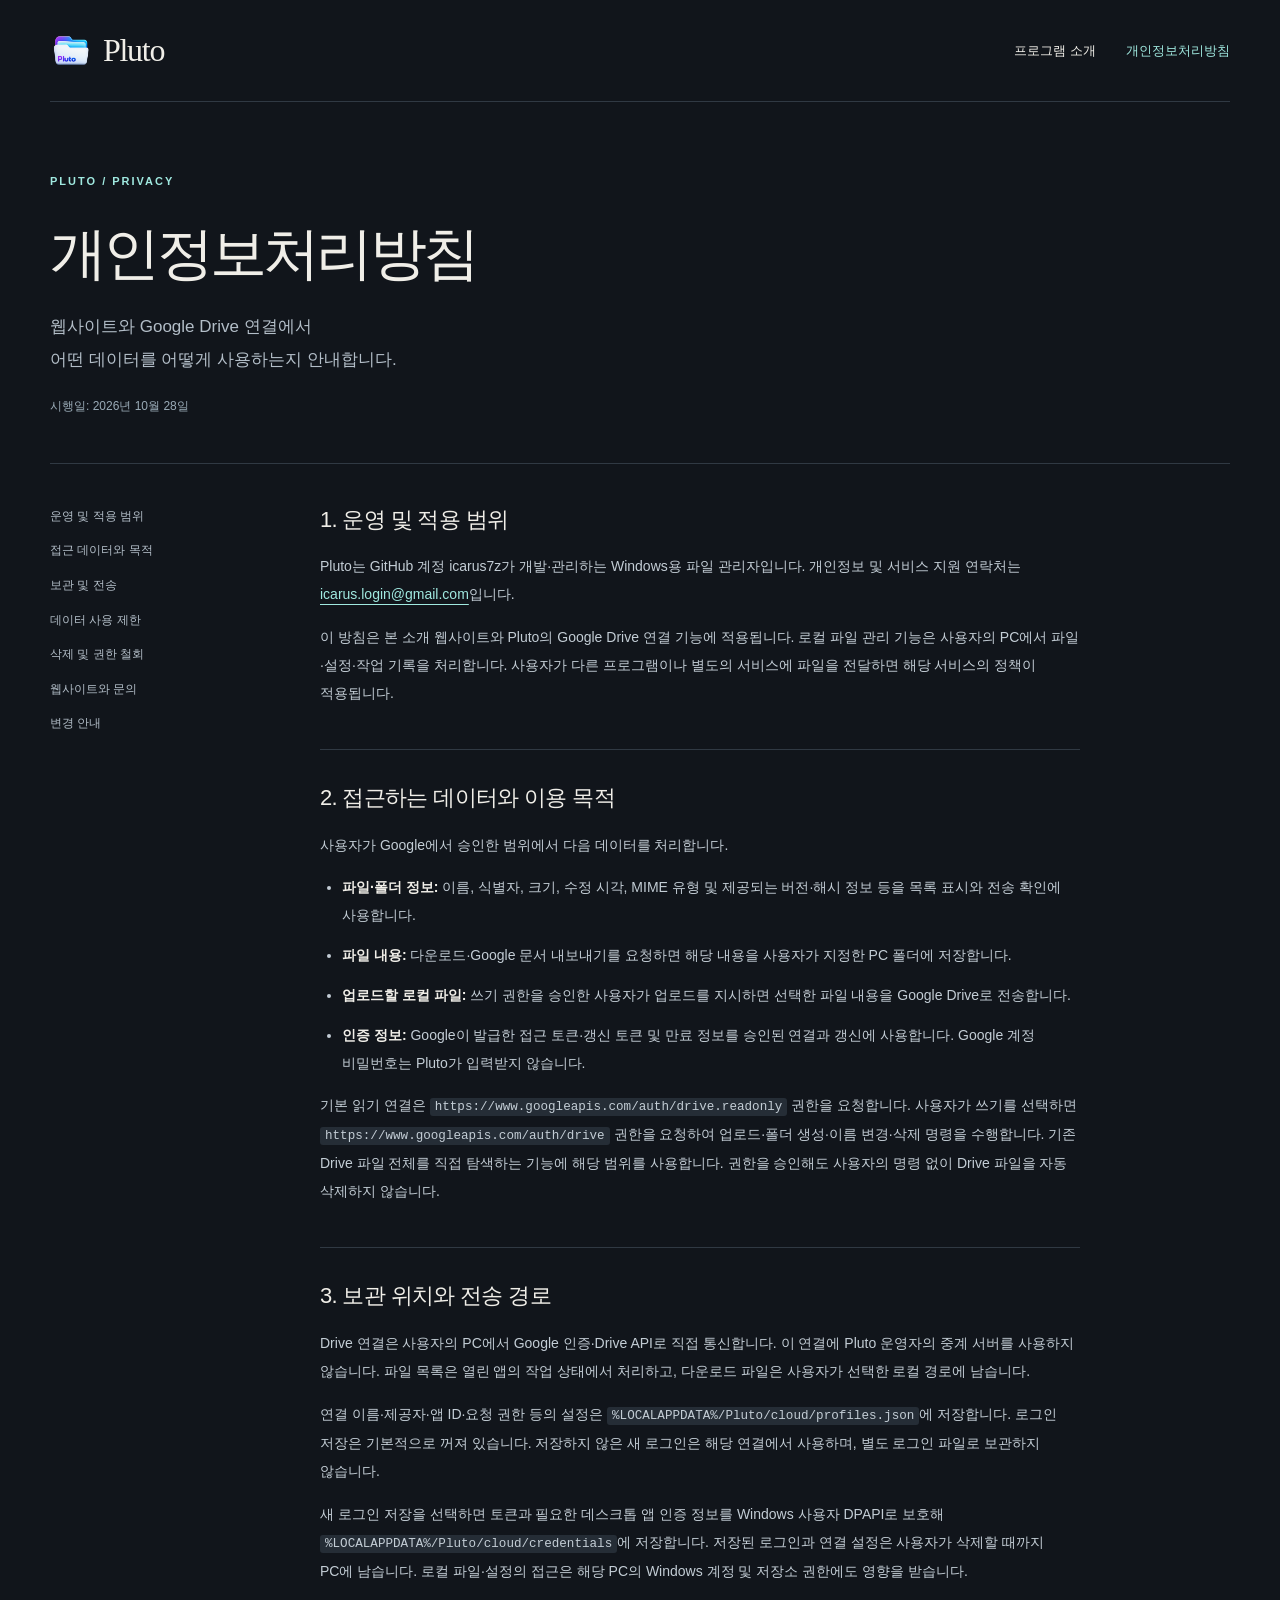
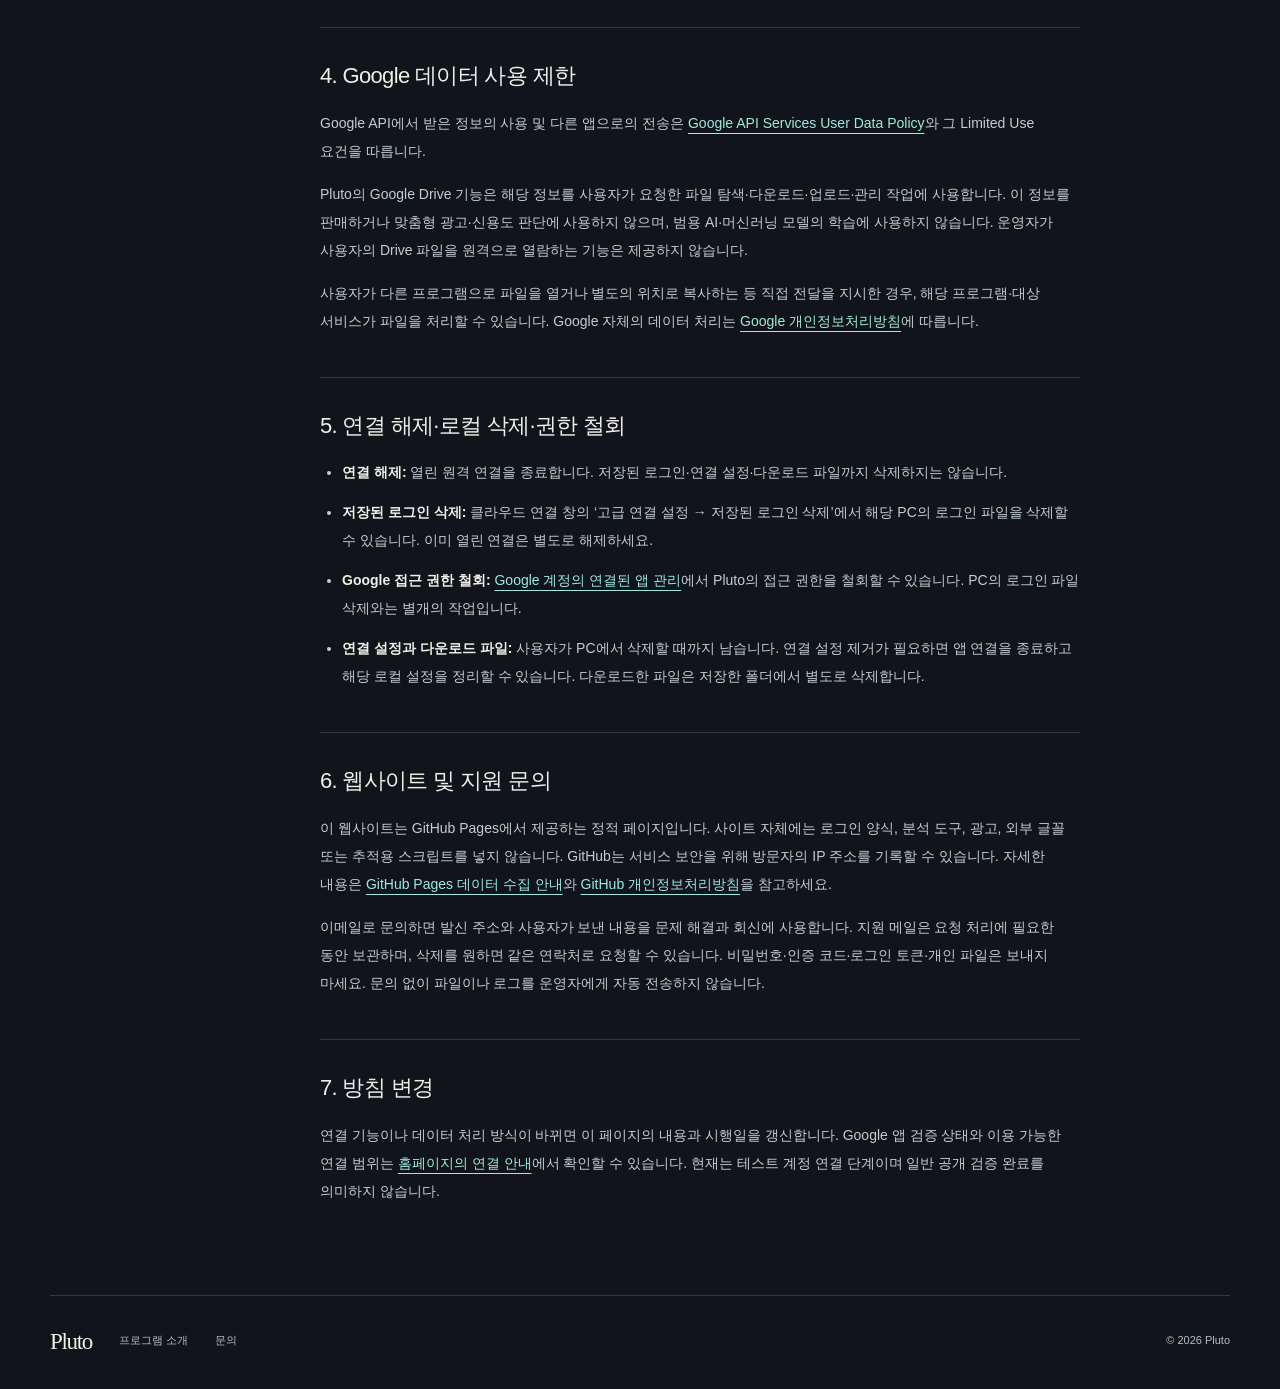
==== privacy.html @ 583eede4 "Publish Pluto introduction and Google Drive privacy policy" ====
<!doctype html>
<html lang="ko">
<head>
  <meta charset="utf-8">
  <meta name="viewport" content="width=device-width, initial-scale=1">
  <meta name="description" content="Pluto 웹사이트와 Google Drive 연결의 데이터 접근, 보관, 전송 및 삭제에 관한 안내입니다.">
  <meta name="theme-color" content="#11151b">
  <meta http-equiv="Content-Security-Policy" content="default-src 'none'; style-src 'self'; img-src 'self'; font-src 'self'; base-uri 'none'; form-action 'none'">
  <title>개인정보처리방침 — Pluto</title>
  <link rel="canonical" href="https://icarus7z.github.io/privacy.html">
  <link rel="icon" href="assets/pluto.ico">
  <link rel="stylesheet" href="styles.css">
</head>
<body>
  <a class="skip-link" href="#main">본문으로 건너뛰기</a>
  <header class="site-header wrap"><a class="brand" href="./" aria-label="Pluto 홈"><img src="assets/pluto.png" width="42" height="42" alt=""><span>Pluto</span></a><nav aria-label="주 메뉴"><a href="./">프로그램 소개</a><a href="privacy.html" aria-current="page">개인정보처리방침</a></nav></header>
  <main id="main" class="policy wrap">
    <header class="policy-heading"><p class="eyebrow">PLUTO / PRIVACY</p><h1>개인정보처리방침</h1><p class="lead">웹사이트와 Google Drive 연결에서<br>어떤 데이터를 어떻게 사용하는지 안내합니다.</p><p class="policy-date">시행일: 2026년 10월 28일</p></header>
    <div class="policy-layout">
      <nav class="policy-toc" aria-label="방침 목차"><a href="#operator">운영 및 적용 범위</a><a href="#access">접근 데이터와 목적</a><a href="#storage">보관 및 전송</a><a href="#limited-use">데이터 사용 제한</a><a href="#remove">삭제 및 권한 철회</a><a href="#website">웹사이트와 문의</a><a href="#changes">변경 안내</a></nav>
      <div class="policy-content">
        <section id="operator"><h2>1. 운영 및 적용 범위</h2><p>Pluto는 GitHub 계정 icarus7z가 개발·관리하는 Windows용 파일 관리자입니다. 개인정보 및 서비스 지원 연락처는 <a href="mailto:icarus.login@gmail.com">icarus.login@gmail.com</a>입니다.</p><p>이 방침은 본 소개 웹사이트와 Pluto의 Google Drive 연결 기능에 적용됩니다. 로컬 파일 관리 기능은 사용자의 PC에서 파일·설정·작업 기록을 처리합니다. 사용자가 다른 프로그램이나 별도의 서비스에 파일을 전달하면 해당 서비스의 정책이 적용됩니다.</p></section>
        <section id="access"><h2>2. 접근하는 데이터와 이용 목적</h2><p>사용자가 Google에서 승인한 범위에서 다음 데이터를 처리합니다.</p><ul><li><strong>파일·폴더 정보:</strong> 이름, 식별자, 크기, 수정 시각, MIME 유형 및 제공되는 버전·해시 정보 등을 목록 표시와 전송 확인에 사용합니다.</li><li><strong>파일 내용:</strong> 다운로드·Google 문서 내보내기를 요청하면 해당 내용을 사용자가 지정한 PC 폴더에 저장합니다.</li><li><strong>업로드할 로컬 파일:</strong> 쓰기 권한을 승인한 사용자가 업로드를 지시하면 선택한 파일 내용을 Google Drive로 전송합니다.</li><li><strong>인증 정보:</strong> Google이 발급한 접근 토큰·갱신 토큰 및 만료 정보를 승인된 연결과 갱신에 사용합니다. Google 계정 비밀번호는 Pluto가 입력받지 않습니다.</li></ul><p>기본 읽기 연결은 <code>https://www.googleapis.com/auth/drive.readonly</code> 권한을 요청합니다. 사용자가 쓰기를 선택하면 <code>https://www.googleapis.com/auth/drive</code> 권한을 요청하여 업로드·폴더 생성·이름 변경·삭제 명령을 수행합니다. 기존 Drive 파일 전체를 직접 탐색하는 기능에 해당 범위를 사용합니다. 권한을 승인해도 사용자의 명령 없이 Drive 파일을 자동 삭제하지 않습니다.</p></section>
        <section id="storage"><h2>3. 보관 위치와 전송 경로</h2><p>Drive 연결은 사용자의 PC에서 Google 인증·Drive API로 직접 통신합니다. 이 연결에 Pluto 운영자의 중계 서버를 사용하지 않습니다. 파일 목록은 열린 앱의 작업 상태에서 처리하고, 다운로드 파일은 사용자가 선택한 로컬 경로에 남습니다.</p><p>연결 이름·제공자·앱 ID·요청 권한 등의 설정은 <code>%LOCALAPPDATA%/Pluto/cloud/profiles.json</code>에 저장합니다. 로그인 저장은 기본적으로 꺼져 있습니다. 저장하지 않은 새 로그인은 해당 연결에서 사용하며, 별도 로그인 파일로 보관하지 않습니다.</p><p>새 로그인 저장을 선택하면 토큰과 필요한 데스크톱 앱 인증 정보를 Windows 사용자 DPAPI로 보호해 <code>%LOCALAPPDATA%/Pluto/cloud/credentials</code>에 저장합니다. 저장된 로그인과 연결 설정은 사용자가 삭제할 때까지 PC에 남습니다. 로컬 파일·설정의 접근은 해당 PC의 Windows 계정 및 저장소 권한에도 영향을 받습니다.</p></section>
        <section id="limited-use"><h2>4. Google 데이터 사용 제한</h2><p>Google API에서 받은 정보의 사용 및 다른 앱으로의 전송은 <a href="https://developers.google.com/terms/api-services-user-data-policy">Google API Services User Data Policy</a>와 그 Limited Use 요건을 따릅니다.</p><p>Pluto의 Google Drive 기능은 해당 정보를 사용자가 요청한 파일 탐색·다운로드·업로드·관리 작업에 사용합니다. 이 정보를 판매하거나 맞춤형 광고·신용도 판단에 사용하지 않으며, 범용 AI·머신러닝 모델의 학습에 사용하지 않습니다. 운영자가 사용자의 Drive 파일을 원격으로 열람하는 기능은 제공하지 않습니다.</p><p>사용자가 다른 프로그램으로 파일을 열거나 별도의 위치로 복사하는 등 직접 전달을 지시한 경우, 해당 프로그램·대상 서비스가 파일을 처리할 수 있습니다. Google 자체의 데이터 처리는 <a href="https://policies.google.com/privacy">Google 개인정보처리방침</a>에 따릅니다.</p></section>
        <section id="remove"><h2>5. 연결 해제·로컬 삭제·권한 철회</h2><ul><li><strong>연결 해제:</strong> 열린 원격 연결을 종료합니다. 저장된 로그인·연결 설정·다운로드 파일까지 삭제하지는 않습니다.</li><li><strong>저장된 로그인 삭제:</strong> 클라우드 연결 창의 ‘고급 연결 설정 → 저장된 로그인 삭제’에서 해당 PC의 로그인 파일을 삭제할 수 있습니다. 이미 열린 연결은 별도로 해제하세요.</li><li><strong>Google 접근 권한 철회:</strong> <a href="https://myaccount.google.com/connections">Google 계정의 연결된 앱 관리</a>에서 Pluto의 접근 권한을 철회할 수 있습니다. PC의 로그인 파일 삭제와는 별개의 작업입니다.</li><li><strong>연결 설정과 다운로드 파일:</strong> 사용자가 PC에서 삭제할 때까지 남습니다. 연결 설정 제거가 필요하면 앱 연결을 종료하고 해당 로컬 설정을 정리할 수 있습니다. 다운로드한 파일은 저장한 폴더에서 별도로 삭제합니다.</li></ul></section>
        <section id="website"><h2>6. 웹사이트 및 지원 문의</h2><p>이 웹사이트는 GitHub Pages에서 제공하는 정적 페이지입니다. 사이트 자체에는 로그인 양식, 분석 도구, 광고, 외부 글꼴 또는 추적용 스크립트를 넣지 않습니다. GitHub는 서비스 보안을 위해 방문자의 IP 주소를 기록할 수 있습니다. 자세한 내용은 <a href="https://docs.github.com/en/pages/getting-started-with-github-pages/what-is-github-pages#data-collection">GitHub Pages 데이터 수집 안내</a>와 <a href="https://docs.github.com/en/site-policy/privacy-policies/github-general-privacy-statement">GitHub 개인정보처리방침</a>을 참고하세요.</p><p>이메일로 문의하면 발신 주소와 사용자가 보낸 내용을 문제 해결과 회신에 사용합니다. 지원 메일은 요청 처리에 필요한 동안 보관하며, 삭제를 원하면 같은 연락처로 요청할 수 있습니다. 비밀번호·인증 코드·로그인 토큰·개인 파일은 보내지 마세요. 문의 없이 파일이나 로그를 운영자에게 자동 전송하지 않습니다.</p></section>
        <section id="changes"><h2>7. 방침 변경</h2><p>연결 기능이나 데이터 처리 방식이 바뀌면 이 페이지의 내용과 시행일을 갱신합니다. Google 앱 검증 상태와 이용 가능한 연결 범위는 <a href="./#cloud">홈페이지의 연결 안내</a>에서 확인할 수 있습니다. 현재는 테스트 계정 연결 단계이며 일반 공개 검증 완료를 의미하지 않습니다.</p></section>
      </div>
    </div>
  </main>
  <footer class="site-footer wrap"><span class="footer-brand">Pluto</span><a href="./">프로그램 소개</a><a href="mailto:icarus.login@gmail.com">문의</a><span>© 2026 Pluto</span></footer>
</body>
</html>
---- styles.css ----
:root{color-scheme:dark;--bg:#11151b;--panel:#191f27;--line:#303943;--text:#f0eee8;--muted:#b3bec8;--accent:#a0e9e0;--max:1180px;font-family:"Malgun Gothic","Apple SD Gothic Neo",sans-serif;font-size:15px;line-height:1.8}
*{box-sizing:border-box}html{scroll-behavior:smooth;scroll-padding-top:32px}body{margin:0;background:var(--bg);color:var(--text)}a{color:inherit;text-underline-offset:5px}a:hover{color:var(--accent)}a:focus-visible{outline:2px solid var(--accent);outline-offset:6px}img{max-width:100%;height:auto}h1,h2,h3,p,figure{margin:0}h1,h2,h3{line-height:1.3;word-break:keep-all}h1{font-size:clamp(44px,5.7vw,76px);font-weight:500;letter-spacing:-.065em}h2{font-size:clamp(30px,3.3vw,42px);font-weight:500;letter-spacing:-.05em}h3{font-size:18px;font-weight:600}.wrap{width:min(var(--max),calc(100% - 80px));margin-inline:auto}.skip-link{position:absolute;top:-100px;left:20px;padding:12px 20px;z-index:5;background:var(--accent);color:var(--bg)}.skip-link:focus{top:12px}.site-header{min-height:102px;display:flex;align-items:center;justify-content:space-between;gap:24px;border-bottom:1px solid var(--line)}.brand{display:flex;align-items:center;gap:11px;text-decoration:none}.brand span,.footer-brand{font-family:Georgia,"Times New Roman",serif;font-size:32px;letter-spacing:-1.3px}.brand img{object-fit:contain}.site-header nav{display:flex;gap:30px;font-size:13px}.site-header nav a{text-decoration:none}.site-header nav a[aria-current=page]{color:var(--accent)}.hero{display:grid;grid-template-columns:.95fr 1.15fr;gap:64px;align-items:center;padding-block:98px 106px}.eyebrow{color:var(--accent);font-size:11px;letter-spacing:2px;font-weight:600;margin-bottom:24px}.status-dot{display:inline-block;width:7px;height:7px;margin-right:8px;border-radius:50%;background:var(--accent)}.hero .lead{margin-top:27px}.lead{font-size:17px;line-height:1.95;color:var(--muted);word-break:keep-all}.hero-actions{display:flex;gap:25px;align-items:center;margin-top:34px;flex-wrap:wrap}.button{display:inline-flex;gap:28px;align-items:center;text-decoration:none;padding:12px 19px;border-radius:3px;font-size:13px;font-weight:600;min-height:46px}.primary{background:var(--accent);color:var(--bg)}.primary:hover{background:#c8faf3;color:var(--bg)}.text-link{font-size:13px;text-decoration:none;display:inline-flex;gap:12px;align-items:center}.hero-note{font-size:11px;color:#9da9b4;margin-top:22px}.workspace{margin-top:25px;min-width:0;border:1px solid #3c4856;border-radius:8px;background:#151b23;box-shadow:0 30px 65px #0005;position:relative;transform:rotate(-2deg)}.workspace-top{min-height:40px;padding:9px 13px;display:flex;gap:14px;align-items:center;border-bottom:1px solid var(--line);font-size:11px}.window-dots{font-size:7px;color:#84939f;letter-spacing:2px}.workspace-label{margin-left:auto;color:#84939f;font-size:8px;letter-spacing:1px}.mock-panels{display:grid;grid-template-columns:1fr 1fr;min-height:268px}.mock-pane{min-width:0}.mock-pane+.mock-pane{border-left:1px solid #415260}.mock-tab{height:41px;padding:9px 12px;border-bottom:1px solid var(--line);font-size:12px;display:flex;align-items:center;gap:7px;color:var(--accent)}.folder-mark{display:inline-block;width:12px;height:9px;border:1px solid var(--accent);border-radius:1px;position:relative}.folder-mark:before{content:"";position:absolute;width:5px;height:3px;top:-4px;left:-1px;border:1px solid var(--accent);border-bottom:0;border-radius:1px 1px 0 0}.mock-path{font-size:9px;padding:9px 12px;color:var(--muted);white-space:nowrap}.mock-path span{color:#778997;margin-inline:5px}.mock-head,.mock-row{display:flex;justify-content:space-between;align-items:center;gap:8px;padding:7px 12px;font-size:10px}.mock-head{color:#9baebc;border-block:1px solid #293541;font-size:9px}.mock-row>span{white-space:nowrap}.mock-row>span+span{color:#a2b1bd;font-size:9px}.mock-row.selected{background:#253d4d;color:#dafbf5;border-left:2px solid var(--accent);padding-left:10px}.workspace-bottom{padding:10px 12px;display:flex;justify-content:space-between;gap:8px;border-top:1px solid var(--line);color:#9aabb8;font-size:8px}.workspace figcaption{position:absolute;bottom:-33px;right:0;font-size:10px;color:#99a7b4;transform:rotate(2deg)}.section{padding-block:76px}.features{border-top:1px solid var(--line)}.section-heading{margin-bottom:40px}.feature-grid{display:grid;grid-template-columns:repeat(4,1fr);gap:30px}.feature-grid article{padding-top:20px;border-top:1px solid var(--line)}.feature-number{font-family:Georgia,serif;font-size:22px;color:#8da1af;display:block;margin-bottom:27px}.feature-grid h3{font-size:17px;margin-bottom:14px}.feature-grid p{color:var(--muted);font-size:13px;line-height:1.9;word-break:keep-all}.cloud{background:#181e25;border-block:1px solid var(--line)}.cloud-grid{display:grid;grid-template-columns:1.1fr 1fr;gap:110px}.section-description{margin-block:24px;max-width:410px;font-size:14px;color:var(--muted);word-break:keep-all}.connection-steps ol{padding:0;margin:0;list-style:none}.connection-steps li{display:flex;gap:20px;margin-bottom:25px}.connection-steps li>span{flex-shrink:0;width:30px;height:30px;border:1px solid #60777f;border-radius:50%;color:var(--accent);display:grid;place-items:center;font-size:12px}.connection-steps h3{font-size:15px;margin:2px 0 7px}.connection-steps p{font-size:12px;color:var(--muted);word-break:keep-all}.connection-note{padding-top:20px;border-top:1px solid var(--line)}.notice{margin-top:44px;padding:22px 25px;border-left:2px solid var(--accent);background:#202930;display:flex;gap:28px;align-items:flex-start}.notice-label{flex-shrink:0;font-size:12px;color:var(--accent);padding-top:2px}.notice p{font-size:12px;color:#c0cbd3;line-height:1.9}.contact{display:flex;justify-content:space-between;gap:35px;align-items:center}.contact h2{font-size:32px;margin-bottom:18px}.contact p:not(.eyebrow){font-size:13px;color:var(--muted)}.contact-email{text-decoration:none;font-family:Georgia,serif;font-size:clamp(19px,2.5vw,29px);white-space:nowrap}.contact-email span{font-size:20px;color:var(--accent);margin-left:16px}.site-footer{border-top:1px solid var(--line);display:flex;gap:27px;align-items:center;padding-block:25px 32px;font-size:11px;color:var(--muted)}.site-footer .footer-brand{font-size:23px;color:var(--text)}.site-footer>span:last-child{margin-left:auto}.site-footer a{text-decoration:none}.policy{padding-top:70px;padding-bottom:90px}.policy-heading{padding-bottom:45px;border-bottom:1px solid var(--line)}.policy-heading h1{font-size:clamp(35px,5vw,57px);margin-bottom:20px}.policy-date{color:#9aabb7;font-size:12px;margin-top:20px}.policy-layout{display:grid;grid-template-columns:200px 1fr;gap:70px;margin-top:42px}.policy-toc{display:flex;flex-direction:column;gap:13px;align-self:start;position:sticky;top:30px;font-size:12px}.policy-toc a{text-decoration:none;color:var(--muted)}.policy-content{max-width:760px;min-width:0}.policy-content section+section{margin-top:42px;padding-top:34px;border-top:1px solid var(--line)}.policy-content h2{font-size:22px;margin-bottom:18px;letter-spacing:-.03em}.policy-content p,.policy-content li{font-size:14px;line-height:2;color:#c3cdd5;word-break:keep-all;overflow-wrap:anywhere}.policy-content p+p{margin-top:15px}.policy-content ul{padding-left:22px;margin-block:14px}.policy-content li+li{margin-top:12px}.policy-content strong{color:var(--text);font-weight:600}.policy-content a{color:var(--accent)}code{font-size:.9em;padding:2px 5px;border-radius:3px;background:#252d36;overflow-wrap:anywhere}.not-found{padding-block:100px;min-height:60vh}.not-found h1{margin-bottom:25px}.not-found p{color:var(--muted);margin-bottom:25px}
@media(min-width:1500px){.hero{padding-block:125px 135px}}
@media(max-width:1000px){.hero{gap:30px}.hero-actions{gap:18px}.cloud-grid{gap:50px}.feature-grid{grid-template-columns:repeat(2,1fr);gap:35px}.contact{flex-direction:column;align-items:flex-start}.policy-layout{gap:35px;grid-template-columns:165px 1fr}.mock-row,.mock-head{padding-inline:8px}.mock-row.selected{padding-left:6px}}
@media(max-width:740px){.wrap{width:calc(100% - 40px)}.site-header{min-height:84px;gap:18px;flex-wrap:wrap;padding-block:15px}.brand span{font-size:28px}.brand img{width:34px;height:34px}.site-header nav{gap:17px;font-size:11px}.hero{grid-template-columns:1fr;padding-block:54px 65px;gap:35px}.hero h1{font-size:54px}.hero .lead{font-size:16px}.hero-note{margin-top:18px}.workspace{margin:12px 3px 24px;transform:none}.workspace figcaption{transform:none;font-size:9px;bottom:-27px}.workspace-label{font-size:7px}.mock-panels{min-height:240px}.mock-tab{font-size:11px}.mock-row>span:first-child{font-size:9px}.section{padding-block:50px}.feature-grid{gap:29px 22px}.feature-grid h3{font-size:16px}.feature-grid p{font-size:12px}.feature-number{margin-bottom:18px}.cloud-grid{grid-template-columns:1fr;gap:35px}.notice{flex-direction:column;gap:10px;padding:18px 20px;margin-top:30px}.contact-email{white-space:normal;overflow-wrap:anywhere}.site-footer{gap:15px;flex-wrap:wrap}.site-footer>span:nth-child(2){display:none}.policy{padding-top:45px}.policy-layout{grid-template-columns:1fr;gap:30px}.policy-toc{position:static;display:grid;grid-template-columns:1fr 1fr;gap:10px;border-bottom:1px solid var(--line);padding-bottom:25px}.policy-content h2{font-size:21px}.policy-content p,.policy-content li{font-size:13px}.desktop-break{display:none}}
@media(max-width:390px){.site-header nav{gap:13px;width:100%}.mock-row>span+span{font-size:8px}.workspace-bottom{font-size:7px}.hero h1{font-size:47px}.feature-grid{grid-template-columns:1fr}.site-footer>span:last-child{width:100%;margin-left:0}}
@media(prefers-reduced-motion:reduce){html{scroll-behavior:auto}}
@media print{body{background:#fff;color:#111}.site-header,.site-footer,.policy-toc{display:none}.wrap{width:100%}.policy-layout{display:block}.policy-content p,.policy-content li,.lead{color:#222}a{color:#111!important}code{background:#eee}.policy-content{max-width:none}}
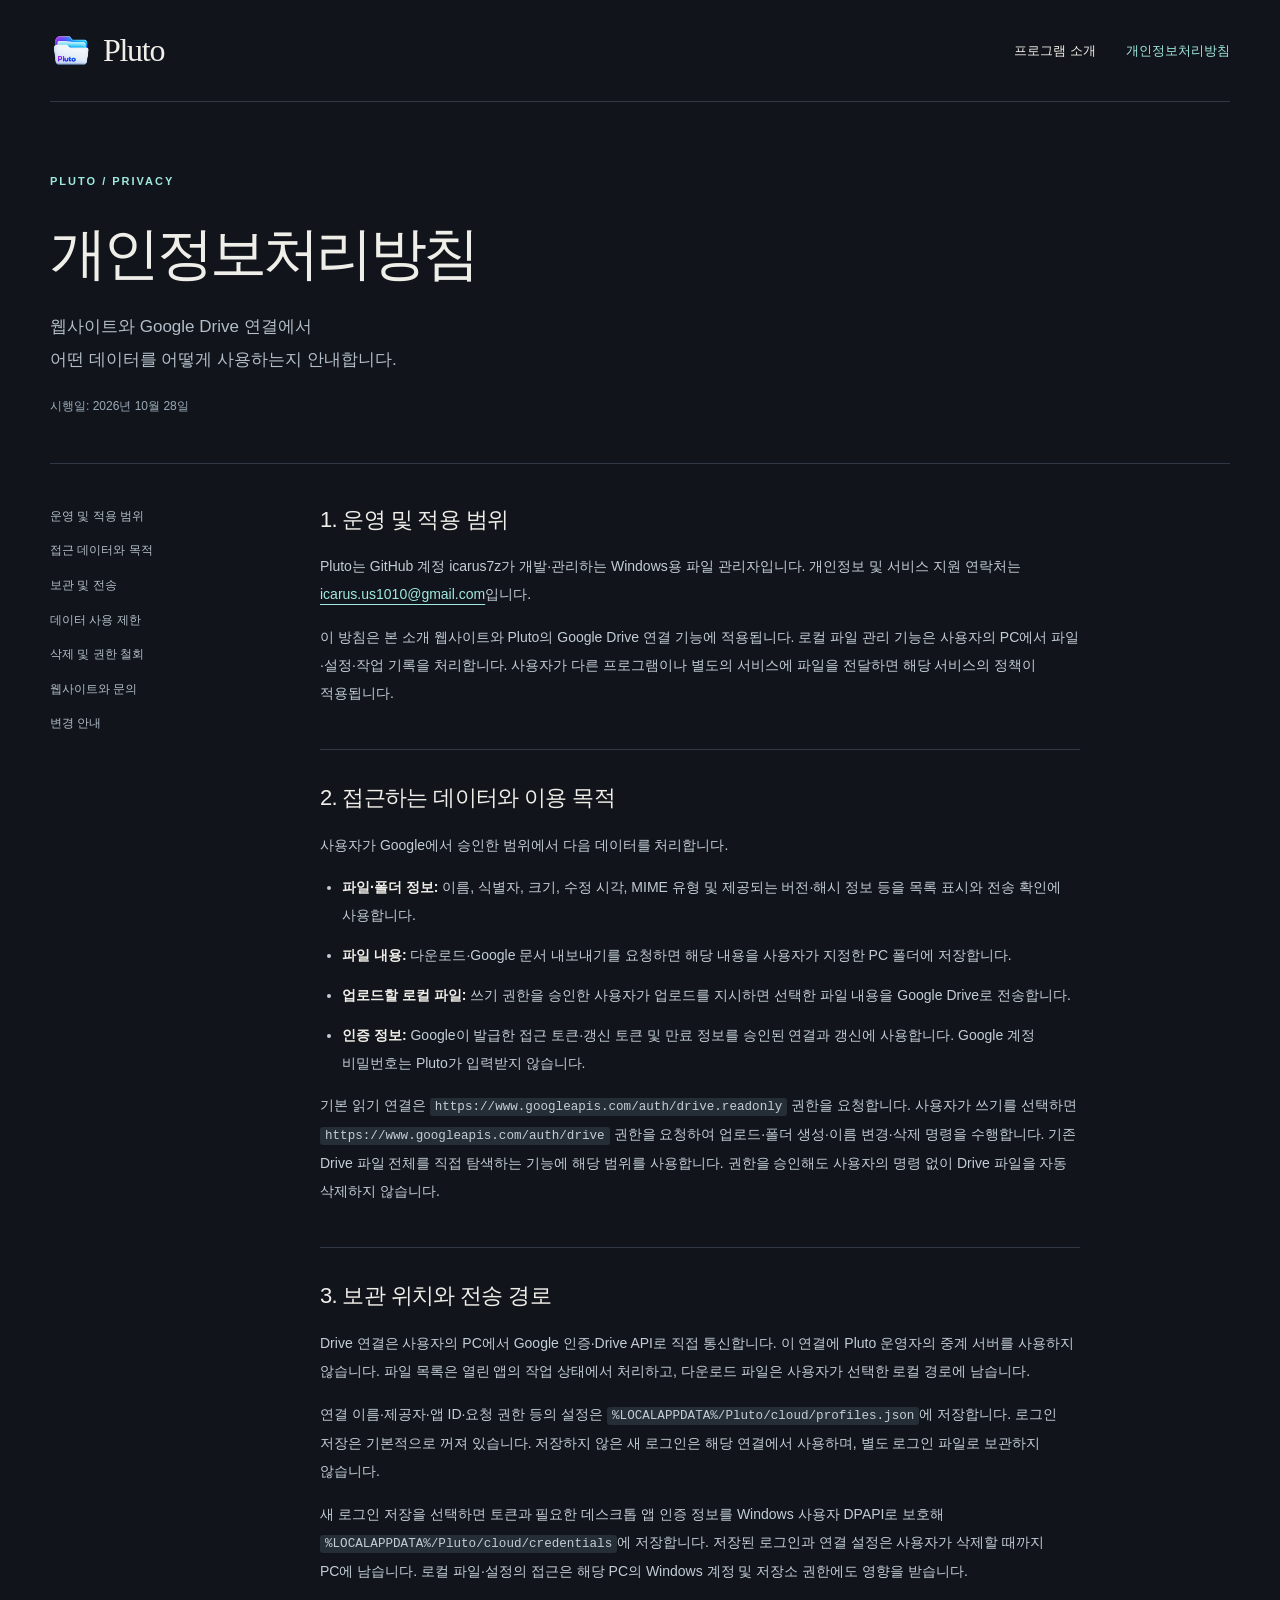
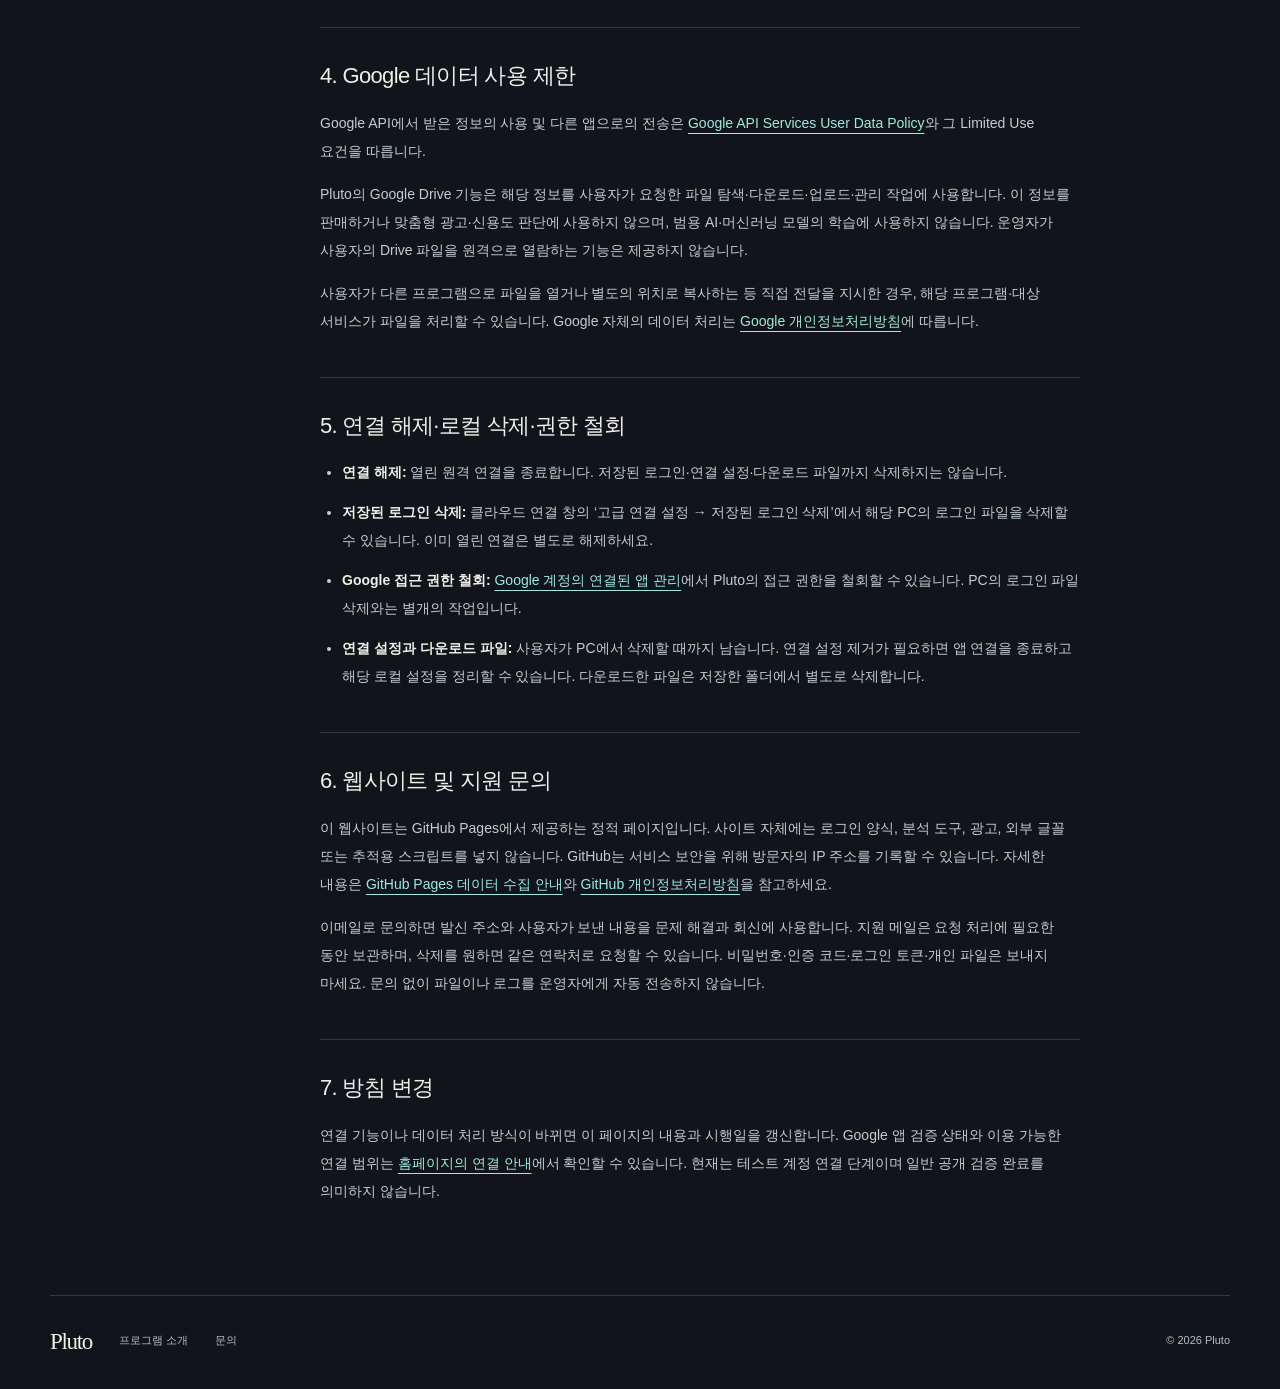
==== commit 51091ab7: "Update public support email" ====
--- a/privacy.html
+++ b/privacy.html
@@ -19,7 +19,7 @@
     <div class="policy-layout">
       <nav class="policy-toc" aria-label="방침 목차"><a href="#operator">운영 및 적용 범위</a><a href="#access">접근 데이터와 목적</a><a href="#storage">보관 및 전송</a><a href="#limited-use">데이터 사용 제한</a><a href="#remove">삭제 및 권한 철회</a><a href="#website">웹사이트와 문의</a><a href="#changes">변경 안내</a></nav>
       <div class="policy-content">
-        <section id="operator"><h2>1. 운영 및 적용 범위</h2><p>Pluto는 GitHub 계정 icarus7z가 개발·관리하는 Windows용 파일 관리자입니다. 개인정보 및 서비스 지원 연락처는 <a href="mailto:icarus.login@gmail.com">icarus.login@gmail.com</a>입니다.</p><p>이 방침은 본 소개 웹사이트와 Pluto의 Google Drive 연결 기능에 적용됩니다. 로컬 파일 관리 기능은 사용자의 PC에서 파일·설정·작업 기록을 처리합니다. 사용자가 다른 프로그램이나 별도의 서비스에 파일을 전달하면 해당 서비스의 정책이 적용됩니다.</p></section>
+        <section id="operator"><h2>1. 운영 및 적용 범위</h2><p>Pluto는 GitHub 계정 icarus7z가 개발·관리하는 Windows용 파일 관리자입니다. 개인정보 및 서비스 지원 연락처는 <a href="mailto:icarus.us1010@gmail.com">icarus.us1010@gmail.com</a>입니다.</p><p>이 방침은 본 소개 웹사이트와 Pluto의 Google Drive 연결 기능에 적용됩니다. 로컬 파일 관리 기능은 사용자의 PC에서 파일·설정·작업 기록을 처리합니다. 사용자가 다른 프로그램이나 별도의 서비스에 파일을 전달하면 해당 서비스의 정책이 적용됩니다.</p></section>
         <section id="access"><h2>2. 접근하는 데이터와 이용 목적</h2><p>사용자가 Google에서 승인한 범위에서 다음 데이터를 처리합니다.</p><ul><li><strong>파일·폴더 정보:</strong> 이름, 식별자, 크기, 수정 시각, MIME 유형 및 제공되는 버전·해시 정보 등을 목록 표시와 전송 확인에 사용합니다.</li><li><strong>파일 내용:</strong> 다운로드·Google 문서 내보내기를 요청하면 해당 내용을 사용자가 지정한 PC 폴더에 저장합니다.</li><li><strong>업로드할 로컬 파일:</strong> 쓰기 권한을 승인한 사용자가 업로드를 지시하면 선택한 파일 내용을 Google Drive로 전송합니다.</li><li><strong>인증 정보:</strong> Google이 발급한 접근 토큰·갱신 토큰 및 만료 정보를 승인된 연결과 갱신에 사용합니다. Google 계정 비밀번호는 Pluto가 입력받지 않습니다.</li></ul><p>기본 읽기 연결은 <code>https://www.googleapis.com/auth/drive.readonly</code> 권한을 요청합니다. 사용자가 쓰기를 선택하면 <code>https://www.googleapis.com/auth/drive</code> 권한을 요청하여 업로드·폴더 생성·이름 변경·삭제 명령을 수행합니다. 기존 Drive 파일 전체를 직접 탐색하는 기능에 해당 범위를 사용합니다. 권한을 승인해도 사용자의 명령 없이 Drive 파일을 자동 삭제하지 않습니다.</p></section>
         <section id="storage"><h2>3. 보관 위치와 전송 경로</h2><p>Drive 연결은 사용자의 PC에서 Google 인증·Drive API로 직접 통신합니다. 이 연결에 Pluto 운영자의 중계 서버를 사용하지 않습니다. 파일 목록은 열린 앱의 작업 상태에서 처리하고, 다운로드 파일은 사용자가 선택한 로컬 경로에 남습니다.</p><p>연결 이름·제공자·앱 ID·요청 권한 등의 설정은 <code>%LOCALAPPDATA%/Pluto/cloud/profiles.json</code>에 저장합니다. 로그인 저장은 기본적으로 꺼져 있습니다. 저장하지 않은 새 로그인은 해당 연결에서 사용하며, 별도 로그인 파일로 보관하지 않습니다.</p><p>새 로그인 저장을 선택하면 토큰과 필요한 데스크톱 앱 인증 정보를 Windows 사용자 DPAPI로 보호해 <code>%LOCALAPPDATA%/Pluto/cloud/credentials</code>에 저장합니다. 저장된 로그인과 연결 설정은 사용자가 삭제할 때까지 PC에 남습니다. 로컬 파일·설정의 접근은 해당 PC의 Windows 계정 및 저장소 권한에도 영향을 받습니다.</p></section>
         <section id="limited-use"><h2>4. Google 데이터 사용 제한</h2><p>Google API에서 받은 정보의 사용 및 다른 앱으로의 전송은 <a href="https://developers.google.com/terms/api-services-user-data-policy">Google API Services User Data Policy</a>와 그 Limited Use 요건을 따릅니다.</p><p>Pluto의 Google Drive 기능은 해당 정보를 사용자가 요청한 파일 탐색·다운로드·업로드·관리 작업에 사용합니다. 이 정보를 판매하거나 맞춤형 광고·신용도 판단에 사용하지 않으며, 범용 AI·머신러닝 모델의 학습에 사용하지 않습니다. 운영자가 사용자의 Drive 파일을 원격으로 열람하는 기능은 제공하지 않습니다.</p><p>사용자가 다른 프로그램으로 파일을 열거나 별도의 위치로 복사하는 등 직접 전달을 지시한 경우, 해당 프로그램·대상 서비스가 파일을 처리할 수 있습니다. Google 자체의 데이터 처리는 <a href="https://policies.google.com/privacy">Google 개인정보처리방침</a>에 따릅니다.</p></section>
@@ -29,6 +29,6 @@
       </div>
     </div>
   </main>
-  <footer class="site-footer wrap"><span class="footer-brand">Pluto</span><a href="./">프로그램 소개</a><a href="mailto:icarus.login@gmail.com">문의</a><span>© 2026 Pluto</span></footer>
+  <footer class="site-footer wrap"><span class="footer-brand">Pluto</span><a href="./">프로그램 소개</a><a href="mailto:icarus.us1010@gmail.com">문의</a><span>© 2026 Pluto</span></footer>
 </body>
 </html>
